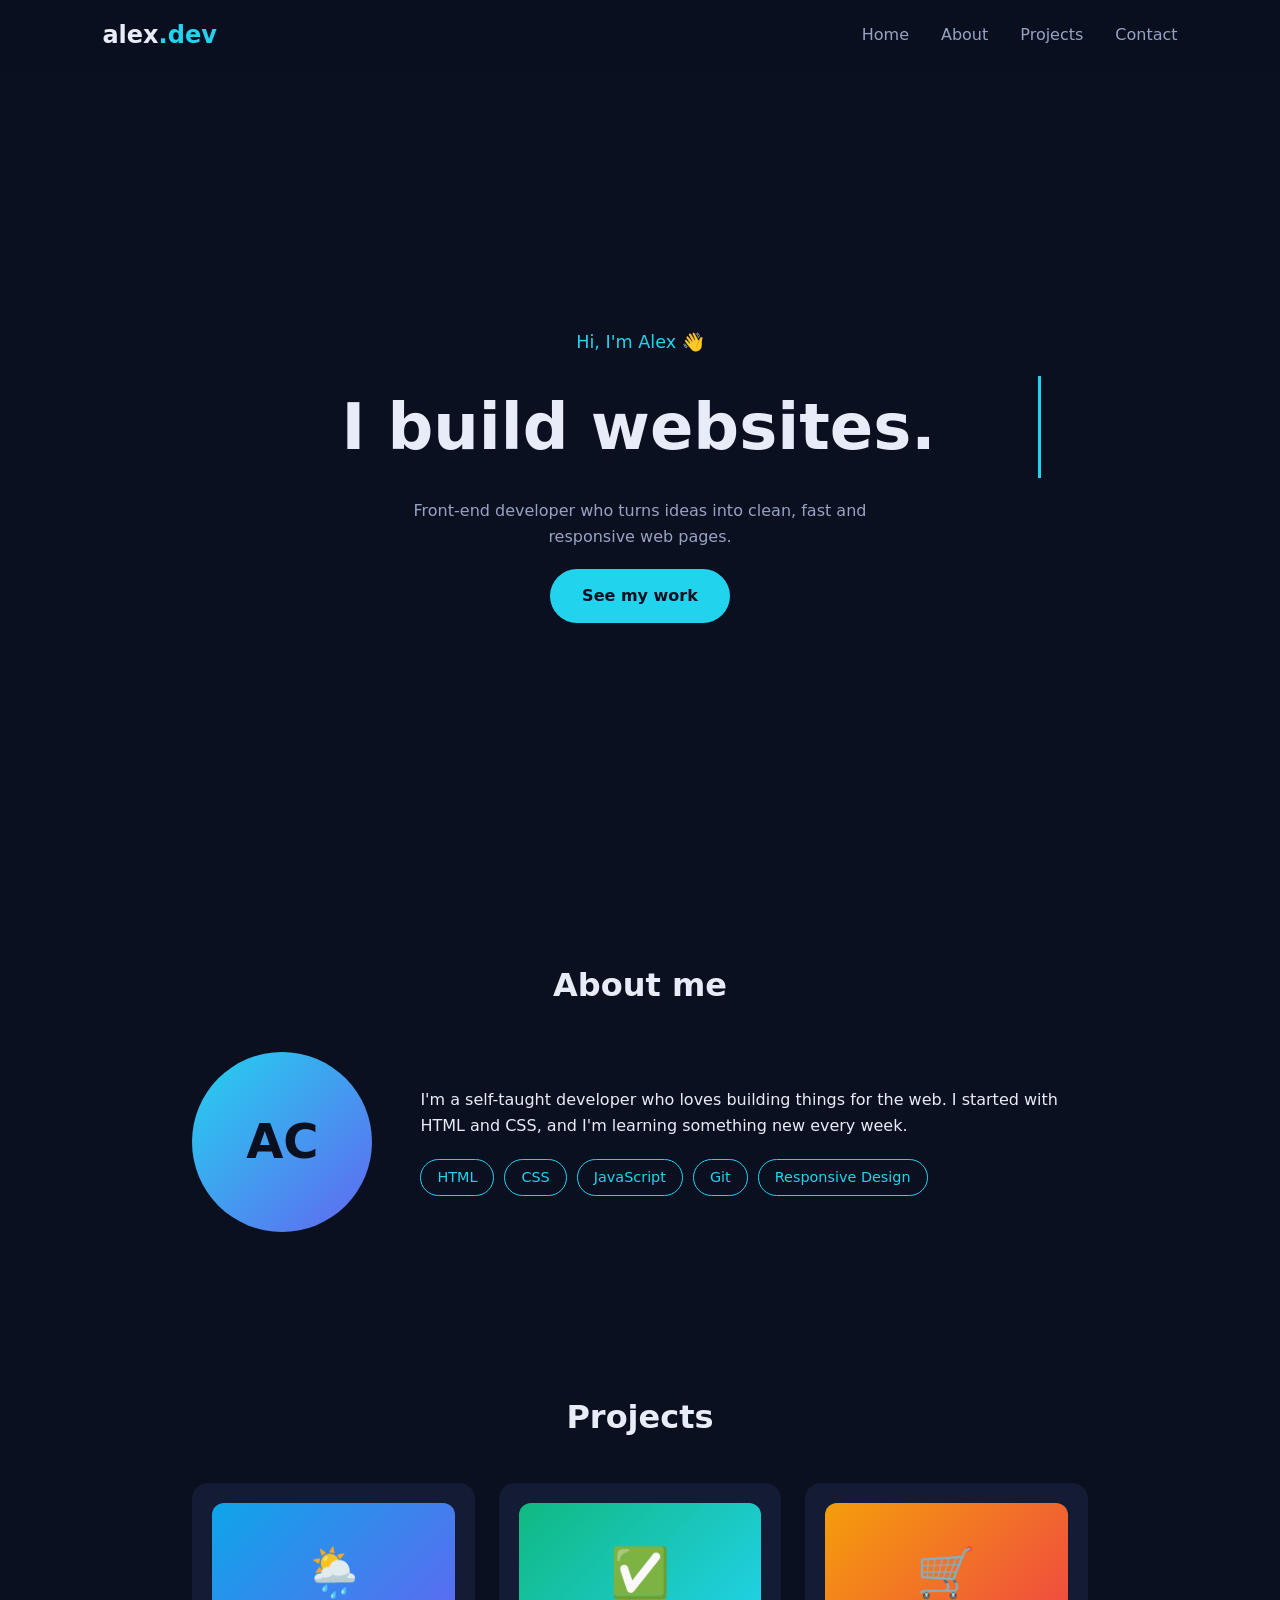
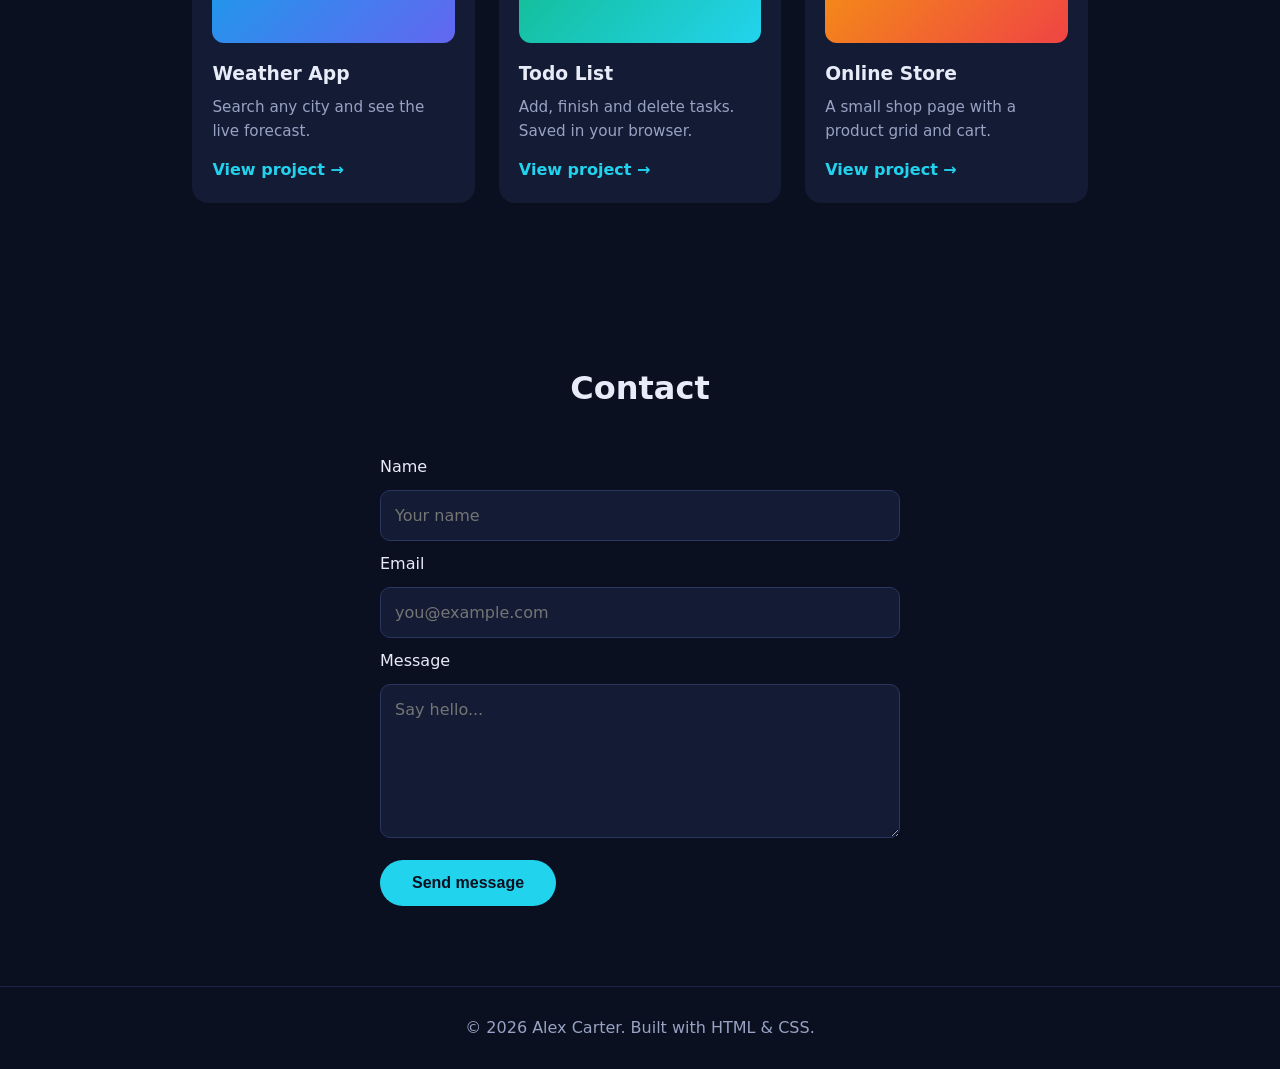
==== index.html @ f1c21152 "Add files via upload" ====
<!DOCTYPE html>
<html lang="en">
<head>
  <meta charset="UTF-8">
  <meta name="viewport" content="width=device-width, initial-scale=1.0">
  <title>Alex Carter | Web Developer</title>
  <link rel="stylesheet" href="style.css">
</head>
<body>

  <!-- NAVBAR -->
  <header class="navbar">
    <a href="#home" class="logo">alex<span>.dev</span></a>
    <nav>
      <ul class="nav-links">
        <li><a href="#home">Home</a></li>
        <li><a href="#about">About</a></li>
        <li><a href="#projects">Projects</a></li>
        <li><a href="#contact">Contact</a></li>
      </ul>
    </nav>
  </header>

  <main>
    <!-- HERO -->
    <section id="home" class="hero">
      <p class="hero-small">Hi, I'm Alex 👋</p>
      <h1 class="typing">I build websites.</h1>
      <p class="hero-text">
        Front-end developer who turns ideas into clean,
        fast and responsive web pages.
      </p>
      <a href="#projects" class="btn">See my work</a>
    </section>

    <!-- ABOUT -->
    <section id="about" class="section">
      <h2 class="section-title">About me</h2>
      <div class="about">
        <div class="avatar">AC</div>
        <div class="about-text">
          <p>
            I'm a self-taught developer who loves building
            things for the web. I started with HTML and CSS,
            and I'm learning something new every week.
          </p>
          <ul class="skills">
            <li>HTML</li>
            <li>CSS</li>
            <li>JavaScript</li>
            <li>Git</li>
            <li>Responsive Design</li>
          </ul>
        </div>
      </div>
    </section>

    <!-- PROJECTS -->
    <section id="projects" class="section">
      <h2 class="section-title">Projects</h2>
      <div class="projects">
        <article class="card">
          <div class="card-img grad-1">🌦️</div>
          <h3>Weather App</h3>
          <p>Search any city and see the live forecast.</p>
          <a href="#" class="card-link">View project →</a>
        </article>
        <article class="card">
          <div class="card-img grad-2">✅</div>
          <h3>Todo List</h3>
          <p>Add, finish and delete tasks. Saved in your browser.</p>
          <a href="#" class="card-link">View project →</a>
        </article>
        <article class="card">
          <div class="card-img grad-3">🛒</div>
          <h3>Online Store</h3>
          <p>A small shop page with a product grid and cart.</p>
          <a href="#" class="card-link">View project →</a>
        </article>
      </div>
    </section>

    <!-- CONTACT -->
    <section id="contact" class="section">
      <h2 class="section-title">Contact</h2>
      <form class="contact-form" action="#" method="post">
        <label for="name">Name</label>
        <input type="text" id="name" name="name"
          placeholder="Your name" required>

        <label for="email">Email</label>
        <input type="email" id="email" name="email"
          placeholder="you@example.com" required>

        <label for="message">Message</label>
        <textarea id="message" name="message" rows="5"
          placeholder="Say hello..." required></textarea>

        <button type="submit" class="btn">Send message</button>
      </form>
    </section>
  </main>

  <!-- FOOTER -->
  <footer class="footer">
    <p>© 2026 Alex Carter. Built with HTML &amp; CSS.</p>
  </footer>

</body>
</html>
---- style.css ----
/* ---------- 1. RESET + VARIABLES ---------- */
* {
  margin: 0;
  padding: 0;
  box-sizing: border-box;
}

:root {
  --bg: #0b1020;
  --bg-card: #141b34;
  --text: #e8ecf8;
  --muted: #98a2c3;
  --accent: #22d3ee;
}

html {
  scroll-behavior: smooth;
}

body {
  font-family: system-ui, -apple-system, "Segoe UI", sans-serif;
  background: var(--bg);
  color: var(--text);
  line-height: 1.6;
}

a {
  color: inherit;
  text-decoration: none;
}

ul {
  list-style: none;
}

/* ---------- 2. NAVBAR (flexbox) ---------- */
.navbar {
  display: flex;
  justify-content: space-between;
  align-items: center;
  padding: 16px 8%;
  position: sticky;
  top: 0;
  background: rgba(11, 16, 32, 0.9);
  backdrop-filter: blur(8px);
  z-index: 10;
}

.logo {
  font-size: 1.5rem;
  font-weight: 700;
}

.logo span {
  color: var(--accent);
}

.nav-links {
  display: flex;
  gap: 32px;
}

.nav-links a {
  color: var(--muted);
  transition: color 0.2s;
}

.nav-links a:hover {
  color: var(--accent);
}

/* ---------- 3. HERO ---------- */
.hero {
  min-height: 90vh;
  display: flex;
  flex-direction: column;
  justify-content: center;
  align-items: center;
  text-align: center;
  padding: 0 8%;
  gap: 20px;
}

.hero-small {
  color: var(--accent);
  font-size: 1.1rem;
}

.hero h1 {
  font-size: clamp(2rem, 7vw, 4rem);
}

.hero-text {
  max-width: 520px;
  color: var(--muted);
}

/* typing effect */
.typing {
  width: 18ch;
  overflow: hidden;
  white-space: nowrap;
  border-right: 3px solid var(--accent);
  animation: type 3s steps(18) 1 forwards,
    caret 0.8s step-end infinite;
}

@keyframes type {
  from { width: 0; }
}

@keyframes caret {
  50% { border-color: transparent; }
}

/* glowing button */
.btn {
  display: inline-block;
  padding: 14px 32px;
  background: var(--accent);
  color: var(--bg);
  font-weight: 700;
  font-size: 1rem;
  border: none;
  border-radius: 999px;
  cursor: pointer;
  animation: glow 2s infinite alternate;
}

@keyframes glow {
  to { box-shadow: 0 0 28px var(--accent); }
}

/* ---------- 4. SECTIONS ---------- */
.section {
  padding: 80px 8%;
  max-width: 1100px;
  margin: 0 auto;
}

.section-title {
  font-size: 2rem;
  margin-bottom: 40px;
  text-align: center;
}

/* ---------- 5. ABOUT ---------- */
.about {
  display: flex;
  align-items: center;
  gap: 48px;
}

.avatar {
  flex-shrink: 0;
  width: 180px;
  height: 180px;
  border-radius: 50%;
  display: grid;
  place-items: center;
  font-size: 3rem;
  font-weight: 700;
  background: linear-gradient(135deg, var(--accent), #6366f1);
  color: var(--bg);
}

.skills {
  display: flex;
  flex-wrap: wrap;
  gap: 10px;
  margin-top: 20px;
}

.skills li {
  padding: 6px 16px;
  border: 1px solid var(--accent);
  color: var(--accent);
  border-radius: 999px;
  font-size: 0.9rem;
}

/* ---------- 6. PROJECTS (grid) ---------- */
.projects {
  display: grid;
  grid-template-columns: repeat(3, 1fr);
  gap: 24px;
}

.card {
  background: var(--bg-card);
  padding: 20px;
  border-radius: 16px;
  transition: transform 0.25s, box-shadow 0.25s;
}

.card:hover {
  transform: translateY(-8px);
  box-shadow: 0 12px 30px rgba(0, 0, 0, 0.4);
}

.card-img {
  height: 140px;
  border-radius: 12px;
  display: grid;
  place-items: center;
  font-size: 3rem;
  margin-bottom: 16px;
}

.grad-1 { background: linear-gradient(135deg, #0ea5e9, #6366f1); }
.grad-2 { background: linear-gradient(135deg, #10b981, #22d3ee); }
.grad-3 { background: linear-gradient(135deg, #f59e0b, #ef4444); }

.card h3 {
  margin-bottom: 6px;
}

.card p {
  color: var(--muted);
  font-size: 0.95rem;
}

.card-link {
  display: inline-block;
  margin-top: 14px;
  color: var(--accent);
  font-weight: 600;
}

/* ---------- 7. CONTACT ---------- */
.contact-form {
  display: flex;
  flex-direction: column;
  gap: 10px;
  max-width: 520px;
  margin: 0 auto;
}

.contact-form input,
.contact-form textarea {
  padding: 12px 14px;
  background: var(--bg-card);
  color: var(--text);
  border: 1px solid #2a3560;
  border-radius: 10px;
  font: inherit;
}

.contact-form input:focus,
.contact-form textarea:focus {
  outline: none;
  border-color: var(--accent);
}

.contact-form .btn {
  margin-top: 12px;
  align-self: flex-start;
}

/* ---------- 8. FOOTER ---------- */
.footer {
  text-align: center;
  padding: 28px;
  color: var(--muted);
  border-top: 1px solid #1c2547;
}

/* ---------- 9. RESPONSIVE ---------- */
@media (max-width: 800px) {
  .navbar {
    flex-direction: column;
    gap: 10px;
  }

  .nav-links {
    gap: 20px;
  }

  .about {
    flex-direction: column;
    text-align: center;
  }

  .skills {
    justify-content: center;
  }

  .projects {
    grid-template-columns: 1fr;
  }
}
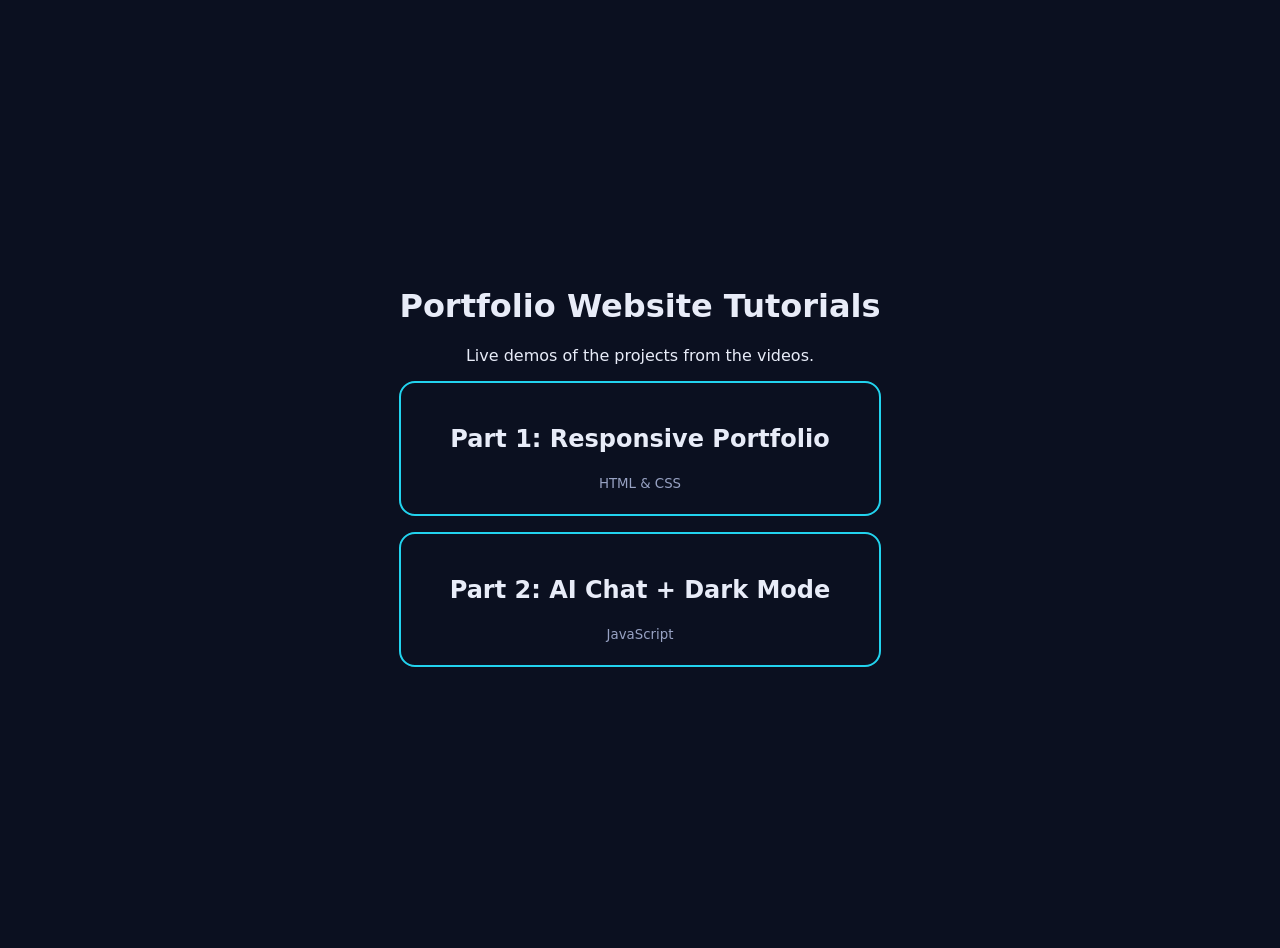
==== commit 6253441e: "Add files via upload" ====
--- a/index.html
+++ b/index.html
@@ -3,108 +3,23 @@
 <head>
   <meta charset="UTF-8">
   <meta name="viewport" content="width=device-width, initial-scale=1.0">
-  <title>Alex Carter | Web Developer</title>
-  <link rel="stylesheet" href="style.css">
+  <title>Portfolio Website Tutorials</title>
+  <style>
+    body { font-family: system-ui, sans-serif; background: #0b1020; color: #e8ecf8;
+           display: grid; place-items: center; min-height: 100vh; margin: 0; padding: 24px; }
+    main { max-width: 720px; text-align: center; }
+    a.card { display: block; margin: 16px 0; padding: 22px; border: 2px solid #22d3ee;
+             border-radius: 16px; color: inherit; text-decoration: none; }
+    a.card:hover { background: #141b34; }
+    small { color: #98a2c3; }
+  </style>
 </head>
 <body>
-
-  <!-- NAVBAR -->
-  <header class="navbar">
-    <a href="#home" class="logo">alex<span>.dev</span></a>
-    <nav>
-      <ul class="nav-links">
-        <li><a href="#home">Home</a></li>
-        <li><a href="#about">About</a></li>
-        <li><a href="#projects">Projects</a></li>
-        <li><a href="#contact">Contact</a></li>
-      </ul>
-    </nav>
-  </header>
-
   <main>
-    <!-- HERO -->
-    <section id="home" class="hero">
-      <p class="hero-small">Hi, I'm Alex 👋</p>
-      <h1 class="typing">I build websites.</h1>
-      <p class="hero-text">
-        Front-end developer who turns ideas into clean,
-        fast and responsive web pages.
-      </p>
-      <a href="#projects" class="btn">See my work</a>
-    </section>
-
-    <!-- ABOUT -->
-    <section id="about" class="section">
-      <h2 class="section-title">About me</h2>
-      <div class="about">
-        <div class="avatar">AC</div>
-        <div class="about-text">
-          <p>
-            I'm a self-taught developer who loves building
-            things for the web. I started with HTML and CSS,
-            and I'm learning something new every week.
-          </p>
-          <ul class="skills">
-            <li>HTML</li>
-            <li>CSS</li>
-            <li>JavaScript</li>
-            <li>Git</li>
-            <li>Responsive Design</li>
-          </ul>
-        </div>
-      </div>
-    </section>
-
-    <!-- PROJECTS -->
-    <section id="projects" class="section">
-      <h2 class="section-title">Projects</h2>
-      <div class="projects">
-        <article class="card">
-          <div class="card-img grad-1">🌦️</div>
-          <h3>Weather App</h3>
-          <p>Search any city and see the live forecast.</p>
-          <a href="#" class="card-link">View project →</a>
-        </article>
-        <article class="card">
-          <div class="card-img grad-2">✅</div>
-          <h3>Todo List</h3>
-          <p>Add, finish and delete tasks. Saved in your browser.</p>
-          <a href="#" class="card-link">View project →</a>
-        </article>
-        <article class="card">
-          <div class="card-img grad-3">🛒</div>
-          <h3>Online Store</h3>
-          <p>A small shop page with a product grid and cart.</p>
-          <a href="#" class="card-link">View project →</a>
-        </article>
-      </div>
-    </section>
-
-    <!-- CONTACT -->
-    <section id="contact" class="section">
-      <h2 class="section-title">Contact</h2>
-      <form class="contact-form" action="#" method="post">
-        <label for="name">Name</label>
-        <input type="text" id="name" name="name"
-          placeholder="Your name" required>
-
-        <label for="email">Email</label>
-        <input type="email" id="email" name="email"
-          placeholder="you@example.com" required>
-
-        <label for="message">Message</label>
-        <textarea id="message" name="message" rows="5"
-          placeholder="Say hello..." required></textarea>
-
-        <button type="submit" class="btn">Send message</button>
-      </form>
-    </section>
+    <h1>Portfolio Website Tutorials</h1>
+    <p>Live demos of the projects from the videos.</p>
+    <a class="card" href="part-1-portfolio/"><h2>Part 1: Responsive Portfolio</h2><small>HTML &amp; CSS</small></a>
+    <a class="card" href="part-2-ai-chat/"><h2>Part 2: AI Chat + Dark Mode</h2><small>JavaScript</small></a>
   </main>
-
-  <!-- FOOTER -->
-  <footer class="footer">
-    <p>© 2026 Alex Carter. Built with HTML &amp; CSS.</p>
-  </footer>
-
 </body>
 </html>
